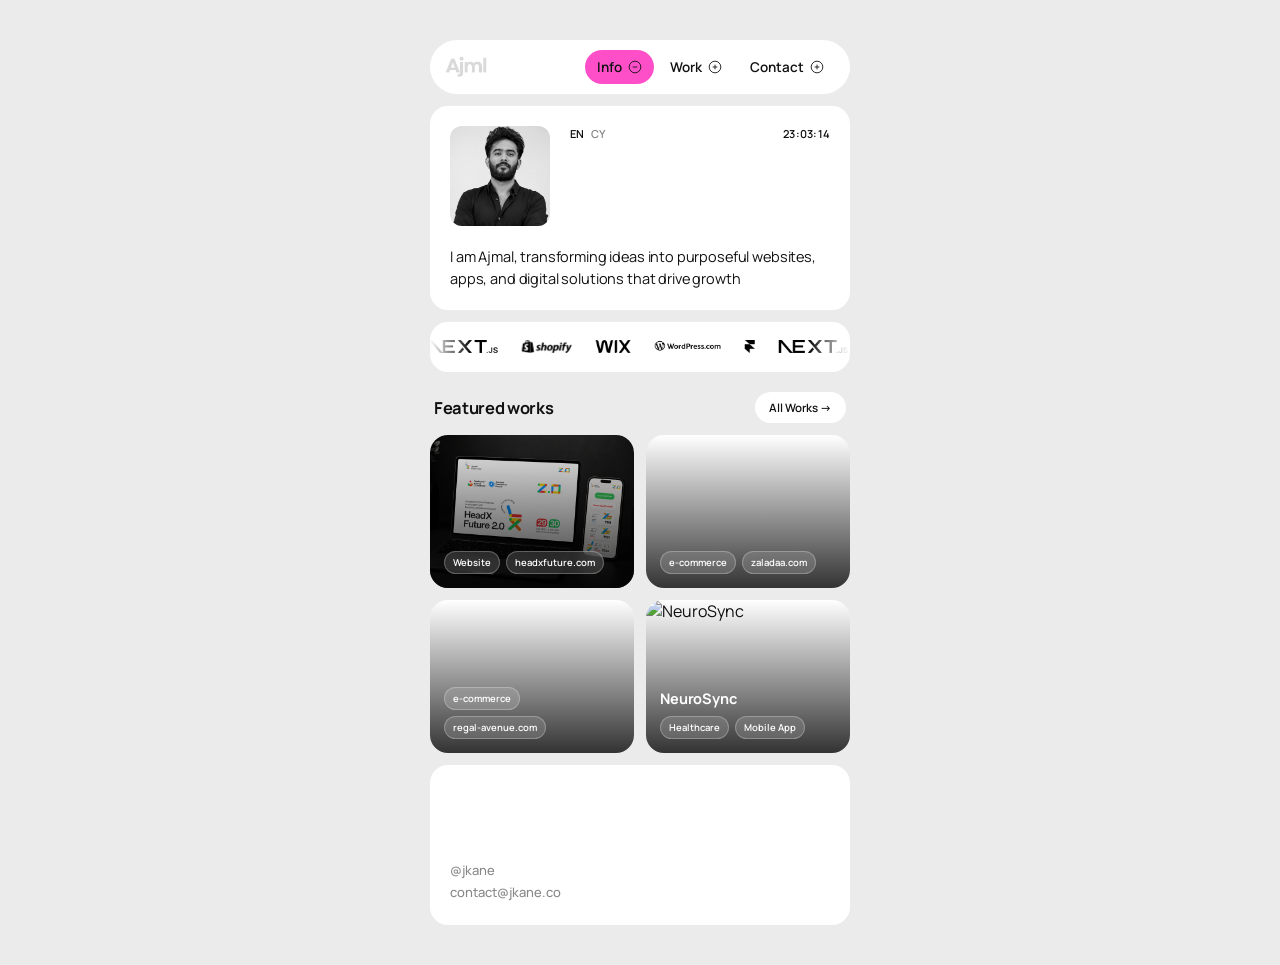
==== index.html @ e968d2cf "Update third card to Regal Avenue video and add video file" ====
<!DOCTYPE html>
<html lang="en">
<head>
  <meta charset="UTF-8" />
  <meta name="viewport" content="width=device-width, initial-scale=1.0" />
  <title>J. Kane — Portfolio</title>
  
  <link rel="preconnect" href="https://fonts.googleapis.com" />
  <link rel="preconnect" href="https://fonts.gstatic.com" crossorigin />
  <!-- Using Manrope font as requested -->
  <link href="https://fonts.googleapis.com/css2?family=Manrope:wght@400;500;600;700;800&display=swap" rel="stylesheet" />
  
  <script src="https://cdnjs.cloudflare.com/ajax/libs/gsap/3.12.5/gsap.min.js"></script>
  <link rel="stylesheet" href="style.css" />
</head>
<body>

  <div class="portfolio-container">
    
    <!-- Top Nav -->
    <div class="card nav-card">
      <div class="logo">
        <img src="ajmallogo.png" alt="Ajml." />
      </div>
      
      <div class="nav-pills">
        <a href="#info" class="pill active">
          Info 
          <svg width="14" height="14" viewBox="0 0 24 24" fill="none" stroke="currentColor" stroke-width="1.5">
            <circle cx="12" cy="12" r="10" />
            <path d="M8 12h8" />
          </svg>
        </a>
        <a href="#work" class="pill">
          Work 
          <svg width="14" height="14" viewBox="0 0 24 24" fill="none" stroke="currentColor" stroke-width="1.5">
            <circle cx="12" cy="12" r="10" />
            <path d="M12 8v8M8 12h8" />
          </svg>
        </a>
        <a href="#contact" class="pill">
          Contact 
          <svg width="14" height="14" viewBox="0 0 24 24" fill="none" stroke="currentColor" stroke-width="1.5">
            <circle cx="12" cy="12" r="10" />
            <path d="M12 8v8M8 12h8" />
          </svg>
        </a>
      </div>
    </div>

    <!-- Profile -->
    <div class="card profile-card" id="info-section">
      <div class="profile-top">
        <img src="ajmaldp.png" alt="Ajmal" class="profile-img" />
        <div class="profile-meta">
          <div class="langs"><span class="en">EN</span> <span class="cy">CY</span></div>
          <div class="time" id="liveTime">13:55:19</div>
        </div>
      </div>
      <p class="profile-bio">
        I am Ajmal, transforming ideas into purposeful websites, apps, and digital solutions that drive growth
      </p>
    </div>

    <!-- Brands -->
    <div class="card brands-card">
      <div class="brands-track" id="brandsTrack">
        <div class="brands-inner" id="brandsInner">
          <span class="brand">
            <img src="framer.png" alt="Framer" />
          </span>
          <span class="brand">
            <img src="next.png" alt="Next.js" />
          </span>
          <span class="brand">
            <img src="shopify.png" alt="Shopify" />
          </span>
          <span class="brand">
            <img src="wix.png" alt="Wix" />
          </span>
          <span class="brand">
            <img src="wpicon.png" alt="WordPress" />
          </span>
          <!-- Duplicate for seamless scroll -->
          <span class="brand">
            <img src="framer.png" alt="Framer" />
          </span>
          <span class="brand">
            <img src="next.png" alt="Next.js" />
          </span>
          <span class="brand">
            <img src="shopify.png" alt="Shopify" />
          </span>
          <span class="brand">
            <img src="wix.png" alt="Wix" />
          </span>
          <span class="brand">
            <img src="wpicon.png" alt="WordPress" />
          </span>
        </div>
      </div>
    </div>

    <!-- Work Section -->
    <div id="work-section" class="projects-section">
      <div class="works-header">
        <h2>Featured works</h2>
        <a href="#work" class="works-link">All Works &rarr;</a>
      </div>
      
      <div class="projects-grid">
        <a href="https://www.headxfuture.com/" target="_blank" class="project-card" style="text-decoration: none;">
          <img src="headxevent.png" alt="HeadX Future">
          <div class="project-overlay">
            <div class="project-tags">
              <span class="project-tag">Website</span>
              <span class="project-tag">headxfuture.com</span>
            </div>
          </div>
        </a>

        <a href="https://zaladaa.com/" target="_blank" class="project-card" style="text-decoration: none;">
          <video src="zaladaa.mp4" autoplay loop muted playsinline></video>
          <div class="project-overlay">
            <div class="project-tags">
              <span class="project-tag">e-commerce</span>
              <span class="project-tag">zaladaa.com</span>
            </div>
          </div>
        </a>

        <a href="https://regal-avenue.com/" target="_blank" class="project-card" style="text-decoration: none;">
          <video src="regalavenue.mp4" autoplay loop muted playsinline></video>
          <div class="project-overlay">
            <div class="project-tags">
              <span class="project-tag">e-commerce</span>
              <span class="project-tag">regal-avenue.com</span>
            </div>
          </div>
        </a>

        <div class="project-card">
          <img src="https://images.unsplash.com/photo-1616012480717-fd9867059ca0?w=400&auto=format&q=80" alt="NeuroSync">
          <div class="project-overlay">
            <div class="project-title">NeuroSync</div>
            <div class="project-tags">
              <span class="project-tag">Healthcare</span>
              <span class="project-tag">Mobile App</span>
            </div>
          </div>
        </div>
      </div>
    </div>

    <!-- Contact Section -->
    <div class="card footer-card" id="contact-section">
      <p>@jkane</p>
      <p>contact@jkane.co</p>
    </div>

  </div>

  <script src="main.js"></script>
</body>
</html>
---- style.css ----
/* ============================================================
   J. KANE — PORTFOLIO  |  style.css (Light Theme)
   ============================================================ */

:root {
  --bg: #ebebeb; /* Light grey background */
  --card-bg: #ffffff;
  --text-main: #111111;
  --text-mut: #888888;
  --pink: #ff4fc8; /* Pink accent */
  --radius: 18px;
  --radius-pill: 50px;
  --font: 'Manrope', system-ui, sans-serif;
}

* {
  box-sizing: border-box;
  margin: 0;
  padding: 0;
}

body {
  background: var(--bg);
  font-family: var(--font);
  color: var(--text-main);
  display: flex;
  justify-content: center;
  padding: 40px 20px;
  -webkit-font-smoothing: antialiased;
}

.portfolio-container {
  width: 100%;
  max-width: 420px;
  display: flex;
  flex-direction: column;
  gap: 12px;
}

/* Base Card Style */
.card {
  background: var(--card-bg);
  border-radius: var(--radius);
  padding: 20px;
}

/* ---------- Top Nav ---------- */
.nav-card {
  border-radius: var(--radius-pill);
  display: flex;
  align-items: center;
  justify-content: space-between;
  padding: 10px 14px;
}

.logo {
  height: 22px;
  display: flex;
  align-items: center;
  justify-content: flex-start;
  cursor: pointer;
}

.logo img {
  height: 100%;
  width: auto;
  object-fit: contain;
}

.nav-pills {
  display: flex;
  gap: 4px;
}

.pill {
  display: flex;
  align-items: center;
  gap: 6px;
  padding: 8px 12px;
  border-radius: var(--radius-pill);
  text-decoration: none;
  font-size: 13.5px;
  font-weight: 600;
  color: var(--text-main);
  transition: background 0.2s, transform 0.1s;
}

.pill.active {
  background: var(--pink);
}

.pill:active {
  transform: scale(0.96);
}

.pill svg {
  width: 14px;
  height: 14px;
}

/* ---------- Profile Card ---------- */
.profile-card {
  display: flex;
  flex-direction: column;
  gap: 20px;
}

.profile-top {
  display: flex;
  align-items: flex-start;
}

.profile-img {
  width: 100px;
  height: 100px;
  border-radius: 12px;
  object-fit: cover;
  filter: grayscale(100%);
}

.profile-meta {
  flex: 1;
  display: flex;
  justify-content: space-between;
  padding-left: 20px;
  font-size: 11px;
  font-weight: 600;
  letter-spacing: 0.02em;
}

.en { color: var(--text-main); }
.cy { color: var(--text-mut); margin-left: 4px; }
.time { color: var(--text-main); }

.profile-bio {
  font-size: 14.5px;
  line-height: 1.5;
  color: var(--text-main);
  letter-spacing: -0.01em;
}

/* ---------- Brands Card ---------- */
.brands-card {
  padding: 18px 0;
  overflow: hidden;
}

.brands-track {
  width: 100%;
  overflow: hidden;
  mask-image: linear-gradient(90deg, transparent, black 10%, black 90%, transparent);
  -webkit-mask-image: linear-gradient(90deg, transparent, black 10%, black 90%, transparent);
}

.brands-inner {
  display: flex;
  align-items: center;
  gap: 24px;
  width: max-content;
}

.brand {
  display: flex;
  align-items: center;
  gap: 6px;
  font-weight: 700;
  font-size: 15px;
  color: var(--text-main);
  letter-spacing: -0.02em;
}

.brand svg {
  width: 18px;
  height: 18px;
}

.brand img {
  height: 14px;
  width: auto;
  object-fit: contain;
  display: block;
}

/* ---------- Works Header ---------- */
.works-header {
  display: flex;
  justify-content: space-between;
  align-items: center;
  padding: 8px 4px 12px 4px;
}

.works-header h2 {
  font-size: 16.5px;
  font-weight: 700;
  color: var(--text-main);
  letter-spacing: -0.02em;
}

.works-link {
  font-size: 11.5px;
  font-weight: 600;
  color: var(--text-main);
  text-decoration: none;
  background: var(--card-bg);
  padding: 8px 14px;
  border-radius: var(--radius-pill);
  display: flex;
  align-items: center;
  gap: 4px;
  transition: transform 0.1s;
}

.works-link:active {
  transform: scale(0.96);
}

/* ---------- Projects Grid ---------- */
.projects-grid {
  display: grid;
  grid-template-columns: 1fr 1fr;
  gap: 12px;
}

.project-card {
  position: relative;
  border-radius: var(--radius);
  overflow: hidden;
  aspect-ratio: 4 / 3;
  display: flex;
  flex-direction: column;
  justify-content: flex-end;
  background: var(--card-bg);
  cursor: pointer;
}

.project-card img,
.project-card video {
  position: absolute;
  top: 0;
  left: 0;
  width: 100%;
  height: 100%;
  object-fit: cover;
  z-index: 1;
  transition: transform 0.4s ease;
}

.project-card:hover img,
.project-card:hover video {
  transform: scale(1.04);
}

.project-overlay {
  position: relative;
  z-index: 2;
  padding: 16px 14px 14px 14px;
  background: linear-gradient(to top, rgba(0,0,0,0.8) 0%, rgba(0,0,0,0) 100%);
  display: flex;
  flex-direction: column;
  gap: 8px;
  height: 100%;
  justify-content: flex-end;
  pointer-events: none;
}

.project-title {
  color: #fff;
  font-size: 14.5px;
  font-weight: 700;
  letter-spacing: -0.01em;
}

.project-tags {
  display: flex;
  flex-wrap: wrap;
  gap: 6px;
}

.project-tag {
  color: #fff;
  font-size: 9.5px;
  font-weight: 600;
  padding: 4px 8px;
  border-radius: var(--radius-pill);
  border: 1px solid rgba(255, 255, 255, 0.25);
  background: rgba(255, 255, 255, 0.15);
  backdrop-filter: blur(8px);
  -webkit-backdrop-filter: blur(8px);
  white-space: nowrap;
}

/* ---------- Footer Card ---------- */
.footer-card {
  min-height: 160px;
  display: flex;
  flex-direction: column;
  justify-content: flex-end;
  gap: 4px;
  padding: 24px 20px;
}

.footer-card p {
  font-size: 13px;
  color: var(--text-mut);
  font-weight: 500;
}

/* Mobile optimizations */
@media (max-width: 400px) {
  body { padding: 20px 12px; }
  .profile-img { width: 85px; height: 85px; }
  .profile-bio { font-size: 13.5px; }
  .project-img { width: 70px; height: 70px; }
  .pill { padding: 8px 10px; font-size: 12px; }
}
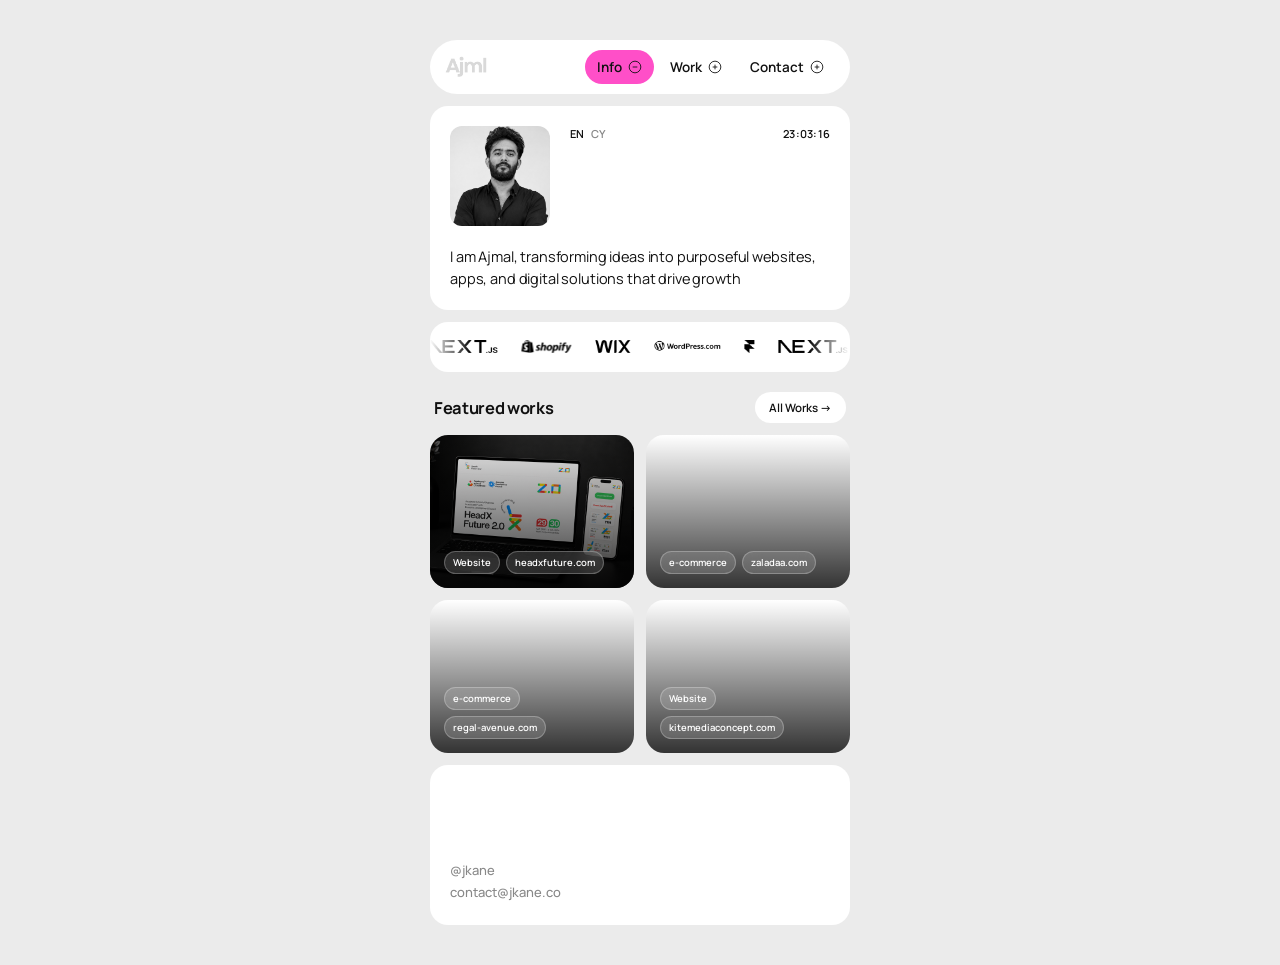
==== commit 89c60db7: "Update final card to Kite Media video" ====
--- a/index.html
+++ b/index.html
@@ -139,16 +139,15 @@
           </div>
         </a>
 
-        <div class="project-card">
-          <img src="https://images.unsplash.com/photo-1616012480717-fd9867059ca0?w=400&auto=format&q=80" alt="NeuroSync">
+        <a href="https://kitemediaconcept.com/" target="_blank" class="project-card" style="text-decoration: none;">
+          <video src="kiteweb.mp4" autoplay loop muted playsinline></video>
           <div class="project-overlay">
-            <div class="project-title">NeuroSync</div>
             <div class="project-tags">
-              <span class="project-tag">Healthcare</span>
-              <span class="project-tag">Mobile App</span>
+              <span class="project-tag">Website</span>
+              <span class="project-tag">kitemediaconcept.com</span>
             </div>
           </div>
-        </div>
+        </a>
       </div>
     </div>
 
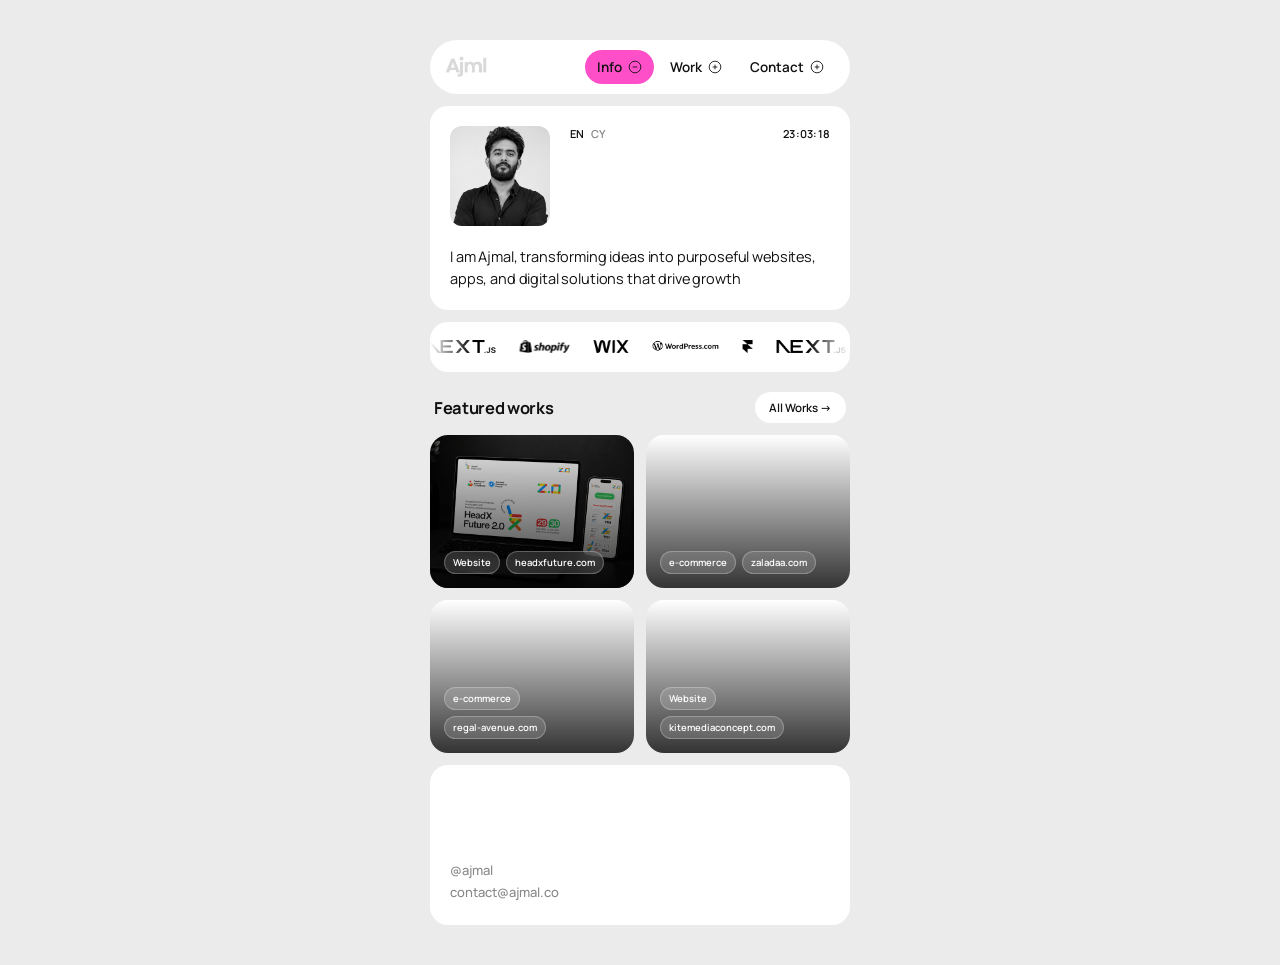
==== commit 4290dd15: "Update page title, add favicon, and update footer contact info" ====
--- a/index.html
+++ b/index.html
@@ -3,7 +3,8 @@
 <head>
   <meta charset="UTF-8" />
   <meta name="viewport" content="width=device-width, initial-scale=1.0" />
-  <title>J. Kane — Portfolio</title>
+  <title>Ajml Portfolio</title>
+  <link rel="icon" type="image/png" href="ajmallogo.png" />
   
   <link rel="preconnect" href="https://fonts.googleapis.com" />
   <link rel="preconnect" href="https://fonts.gstatic.com" crossorigin />
@@ -153,8 +154,8 @@
 
     <!-- Contact Section -->
     <div class="card footer-card" id="contact-section">
-      <p>@jkane</p>
-      <p>contact@jkane.co</p>
+      <p>@ajmal</p>
+      <p>contact@ajmal.co</p>
     </div>
 
   </div>
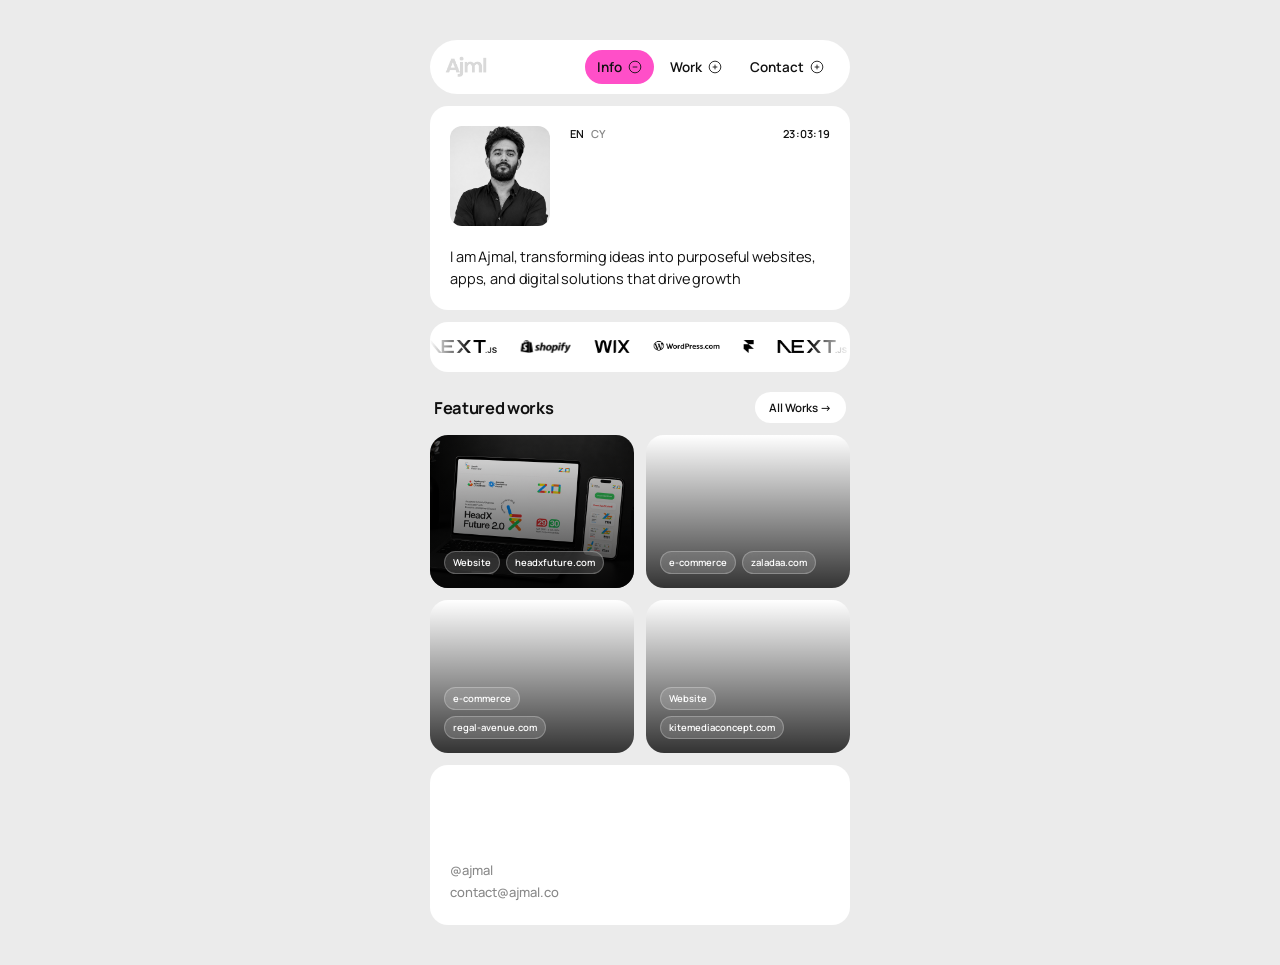
==== commit 26fee2b2: "Fix logo sizing issue in nav bar" ====
--- a/index.html
+++ b/index.html
@@ -21,18 +21,18 @@
     <!-- Top Nav -->
     <div class="card nav-card">
       <div class="logo">
-        <img src="ajmallogo.png" alt="Ajml." />
+        <a href="index.html" style="text-decoration: none; display: block; height: 100%;"><img src="ajmallogo.png" alt="Ajml." style="height: 100%; width: auto;" /></a>
       </div>
       
       <div class="nav-pills">
-        <a href="#info" class="pill active">
+        <a href="index.html" class="pill active">
           Info 
           <svg width="14" height="14" viewBox="0 0 24 24" fill="none" stroke="currentColor" stroke-width="1.5">
             <circle cx="12" cy="12" r="10" />
             <path d="M8 12h8" />
           </svg>
         </a>
-        <a href="#work" class="pill">
+        <a href="works.html" class="pill">
           Work 
           <svg width="14" height="14" viewBox="0 0 24 24" fill="none" stroke="currentColor" stroke-width="1.5">
             <circle cx="12" cy="12" r="10" />
@@ -106,7 +106,7 @@
     <div id="work-section" class="projects-section">
       <div class="works-header">
         <h2>Featured works</h2>
-        <a href="#work" class="works-link">All Works &rarr;</a>
+        <a href="works.html" class="works-link">All Works &rarr;</a>
       </div>
       
       <div class="projects-grid">
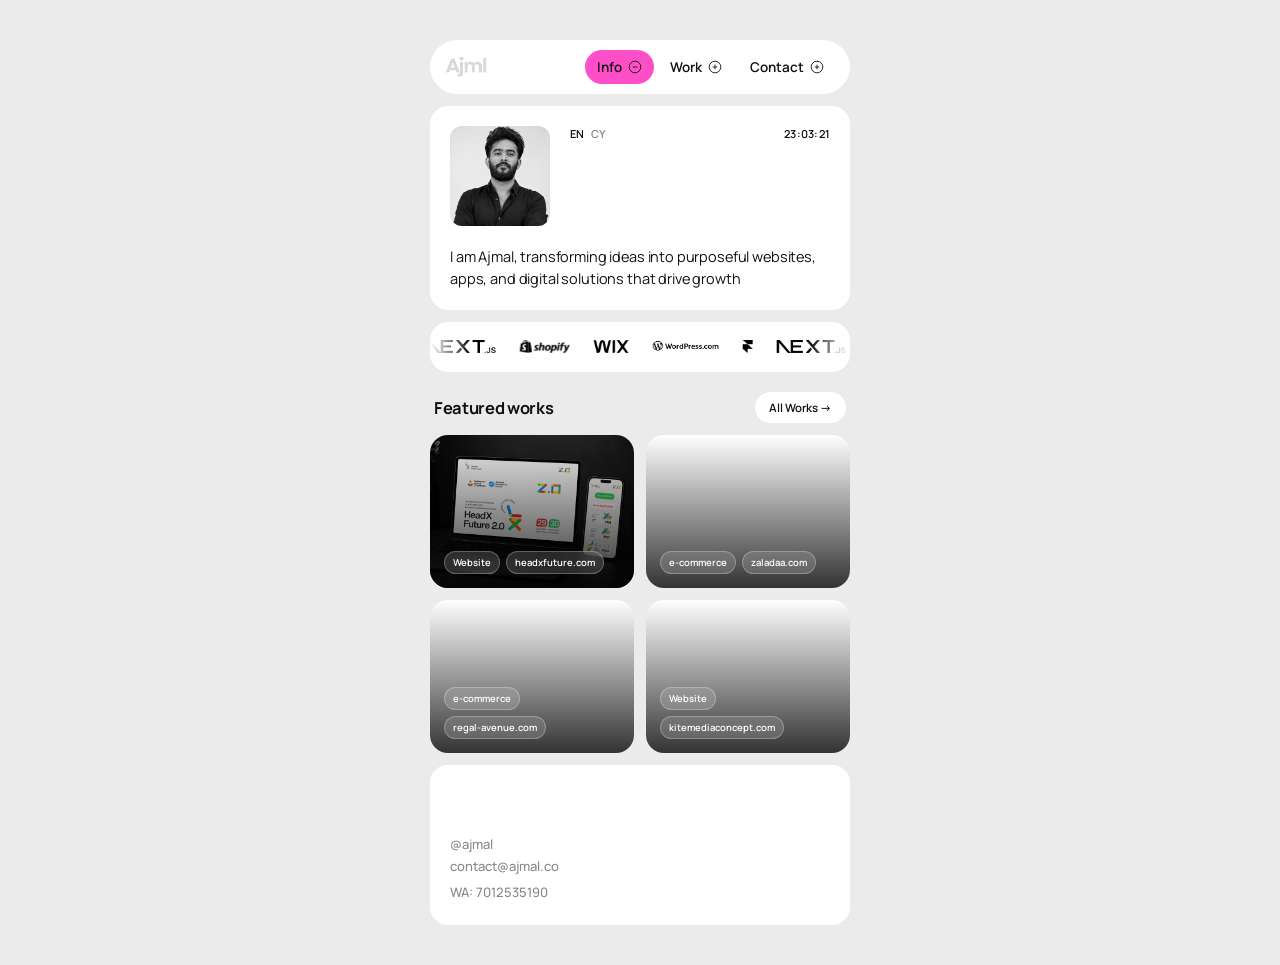
==== commit 87921005: "Create dedicated contact page and add WhatsApp info" ====
--- a/index.html
+++ b/index.html
@@ -39,7 +39,7 @@
             <path d="M12 8v8M8 12h8" />
           </svg>
         </a>
-        <a href="#contact" class="pill">
+        <a href="contact.html" class="pill">
           Contact 
           <svg width="14" height="14" viewBox="0 0 24 24" fill="none" stroke="currentColor" stroke-width="1.5">
             <circle cx="12" cy="12" r="10" />
@@ -156,6 +156,7 @@
     <div class="card footer-card" id="contact-section">
       <p>@ajmal</p>
       <p>contact@ajmal.co</p>
+      <p style="margin-top: 4px;">WA: <a href="https://wa.me/917012535190" target="_blank" style="color: inherit; text-decoration: none;">7012535190</a></p>
     </div>
 
   </div>
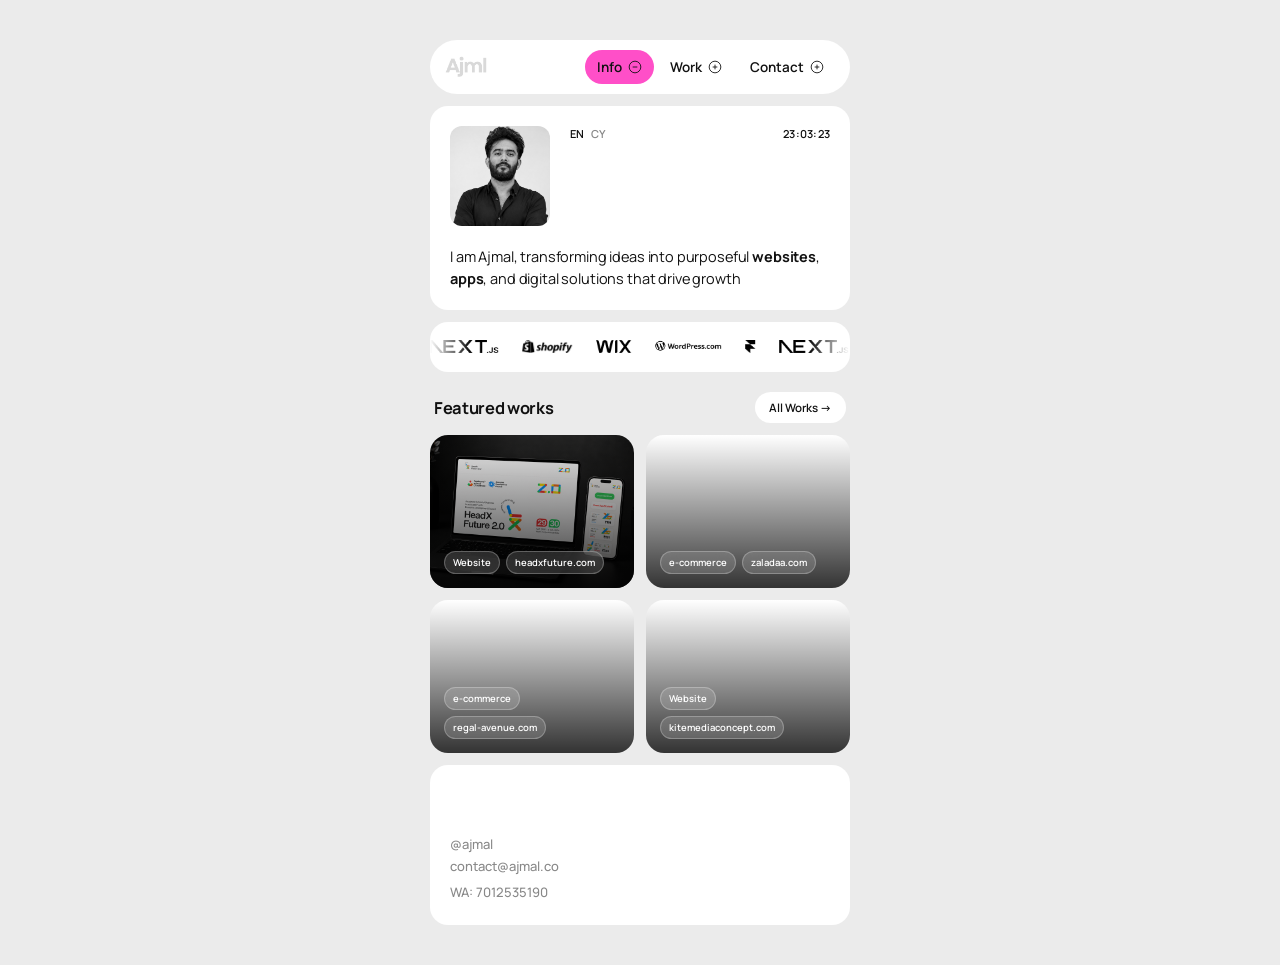
==== commit 1fda6050: "Make 'websites' and 'apps' bold in bio" ====
--- a/index.html
+++ b/index.html
@@ -59,7 +59,7 @@
         </div>
       </div>
       <p class="profile-bio">
-        I am Ajmal, transforming ideas into purposeful websites, apps, and digital solutions that drive growth
+        I am Ajmal, transforming ideas into purposeful <strong>websites</strong>, <strong>apps</strong>, and digital solutions that drive growth
       </p>
     </div>
 
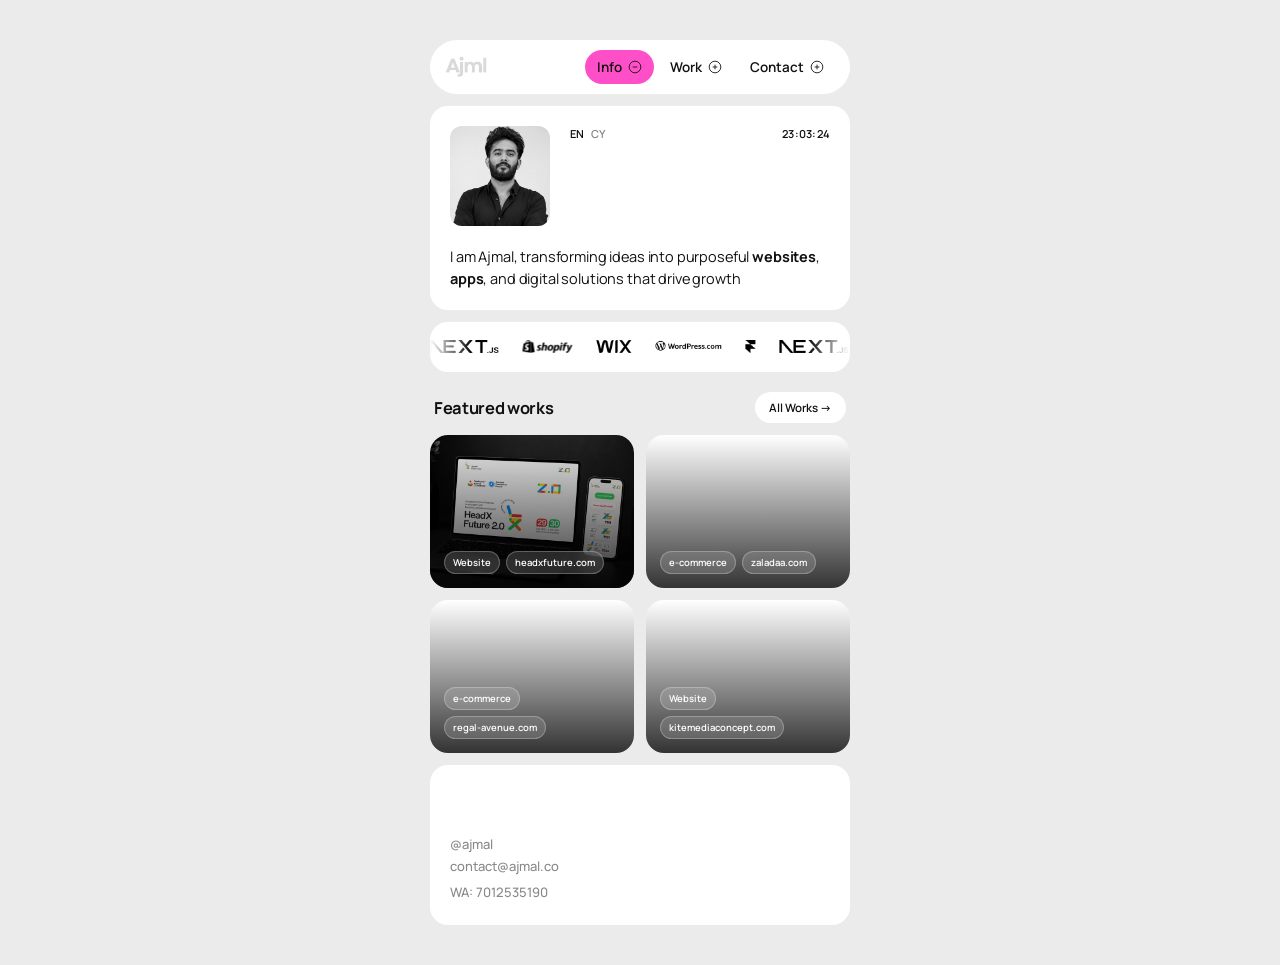
==== commit 091a07bc: "Update favicon to new verified checkmark icon" ====
--- a/index.html
+++ b/index.html
@@ -4,7 +4,7 @@
   <meta charset="UTF-8" />
   <meta name="viewport" content="width=device-width, initial-scale=1.0" />
   <title>Ajml Portfolio</title>
-  <link rel="icon" type="image/png" href="ajmallogo.png" />
+  <link rel="icon" type="image/png" href="favicon.png" />
   
   <link rel="preconnect" href="https://fonts.googleapis.com" />
   <link rel="preconnect" href="https://fonts.gstatic.com" crossorigin />
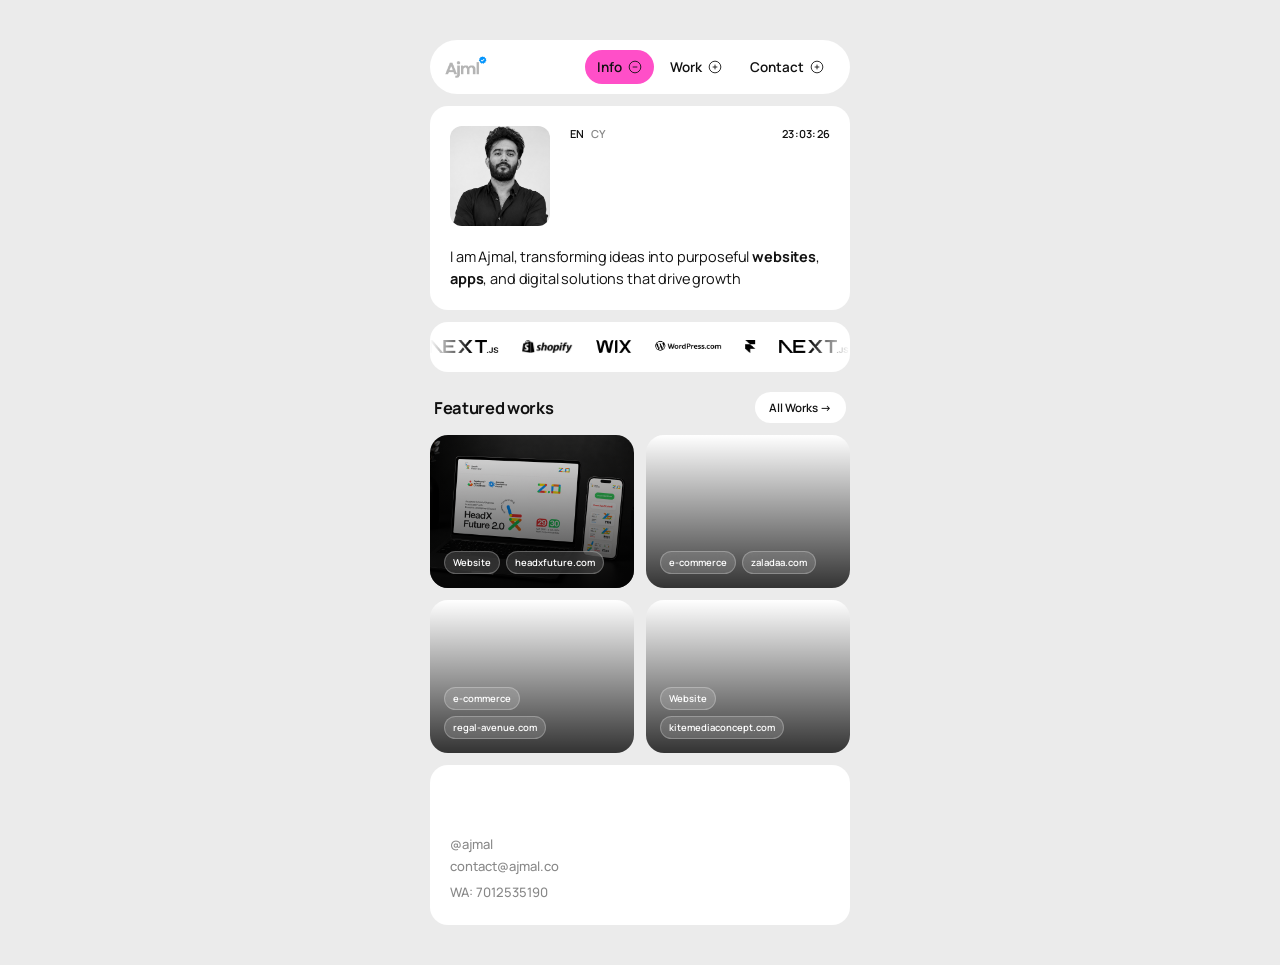
==== commit 72a1bc72: "Update navigation logo to new verified logo" ====
--- a/index.html
+++ b/index.html
@@ -21,7 +21,7 @@
     <!-- Top Nav -->
     <div class="card nav-card">
       <div class="logo">
-        <a href="index.html" style="text-decoration: none; display: block; height: 100%;"><img src="ajmallogo.png" alt="Ajml." style="height: 100%; width: auto;" /></a>
+        <a href="index.html" style="text-decoration: none; display: block; height: 100%;"><img src="ajmllogo.png" alt="Ajml." style="height: 100%; width: auto;" /></a>
       </div>
       
       <div class="nav-pills">
